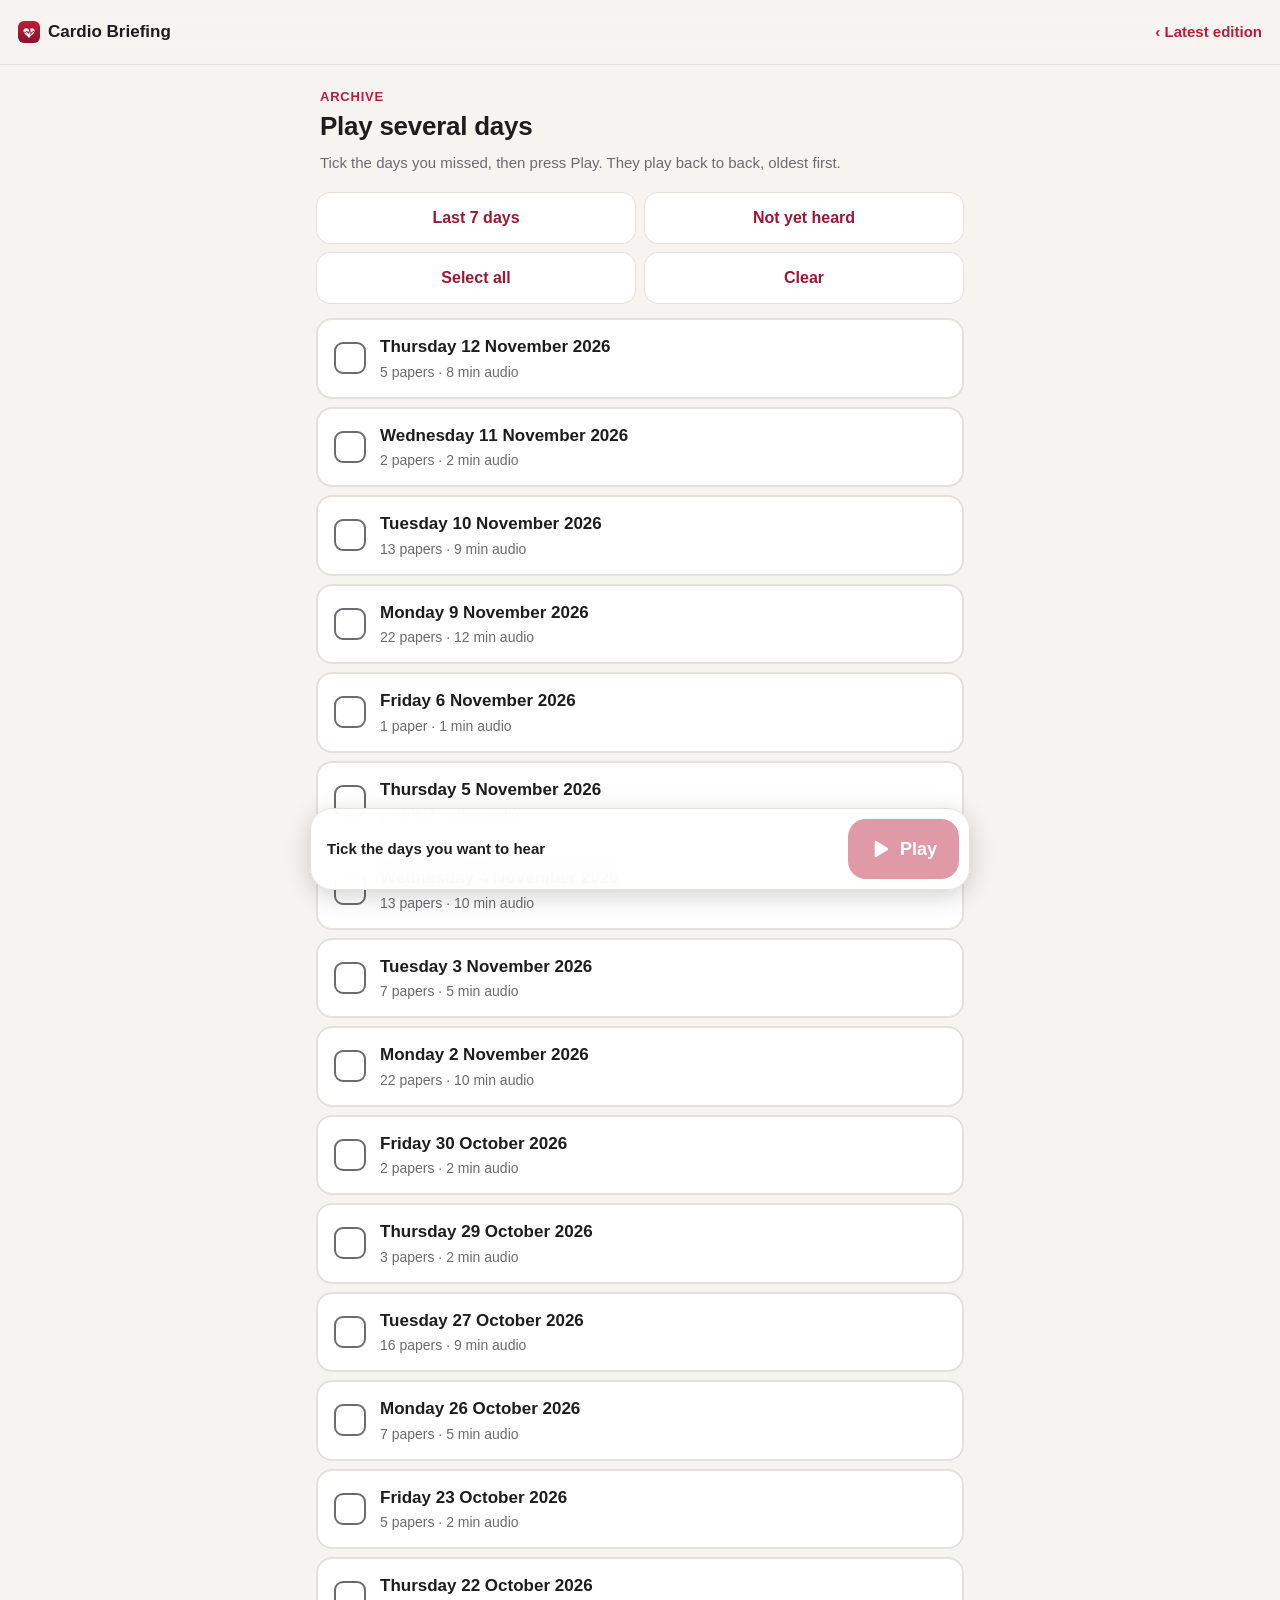
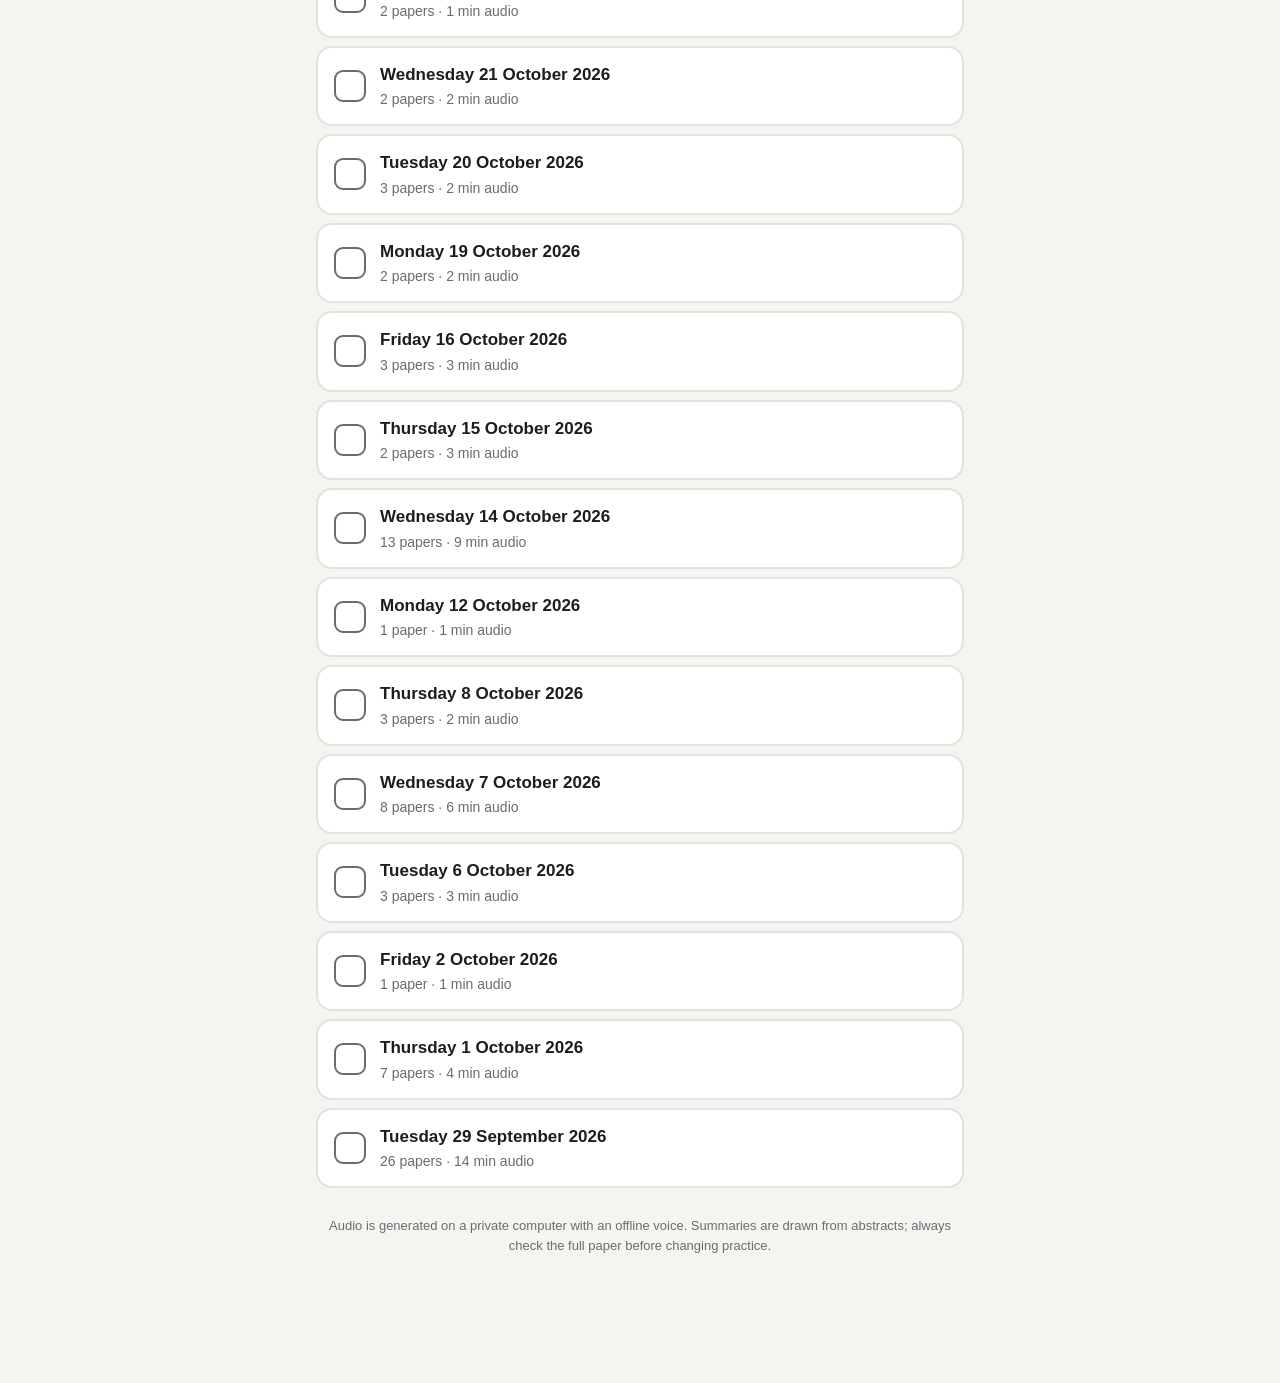
==== playlist.html @ 79f298d4 "Format 2: journal per paper, critiques, relevance; 1.0-1.5x speed steps; new Play several days page" ====
<!doctype html>
<html lang="en-IE">
<head>
  <meta charset="utf-8">
  <meta http-equiv="Content-Security-Policy" content="default-src 'none'; script-src 'self'; style-src 'self'; img-src 'self' data:; media-src 'self'; connect-src 'self'; manifest-src 'self'; worker-src 'self'; font-src 'self'; base-uri 'none'; form-action 'none'">
  <meta name="referrer" content="no-referrer">
  <meta name="viewport" content="width=device-width, initial-scale=1, viewport-fit=cover">
  <meta name="robots" content="noindex, nofollow">
  <title>Play several days · Cardio Briefing</title>
  <meta name="theme-color" content="#f6f4f1" media="(prefers-color-scheme: light)">
  <meta name="theme-color" content="#15161a" media="(prefers-color-scheme: dark)">
  <meta name="color-scheme" content="light dark">
  <meta name="apple-mobile-web-app-capable" content="yes">
  <meta name="apple-mobile-web-app-title" content="Cardio">
  <link rel="manifest" href="manifest.json">
  <link rel="icon" type="image/png" sizes="32x32" href="icons/favicon-32.png">
  <link rel="apple-touch-icon" sizes="180x180" href="icons/apple-touch-icon.png">
  <link rel="stylesheet" href="style.css">
</head>
<body class="pl-page">
  <header class="topbar">
    <a class="brand" href="./" aria-label="Back to the latest edition">
      <img src="icons/favicon-32.png" alt="" width="22" height="22"> Cardio Briefing
    </a>
    <a class="topbar-link back-link" href="./">‹ Latest edition</a>
  </header>

  <main id="main">
    <div class="ed-head">
      <p class="ed-kicker">Archive</p>
      <h1 class="ed-title">Play several days</h1>
      <p class="ed-meta">Tick the days you missed, then press Play. They play back to back, oldest first.</p>
    </div>

    <section class="card player pl-player" id="pl-player" hidden aria-label="Playlist player">
      <p class="pl-now-k" id="pl-now-k">Now playing</p>
      <p class="pl-now" id="pl-now">–</p>
      <div class="times"><span id="cur">0:00</span><span id="left">-0:00</span></div>
      <input id="scrub" type="range" min="0" max="1000" step="1" value="0" aria-label="Seek">
      <div class="controls pl-controls">
        <button id="prev" class="round" aria-label="Previous day">
          <svg viewBox="0 0 24 24" aria-hidden="true"><path d="M6 5h2v14H6zM19 5.8v12.4a.8.8 0 0 1-1.24.67L9.5 13.2a1.4 1.4 0 0 1 0-2.4l8.26-5.67A.8.8 0 0 1 19 5.8z"/></svg>
        </button>
        <button id="back" class="round" aria-label="Back 15 seconds">
          <svg viewBox="0 0 24 24" aria-hidden="true"><path d="M12 5V2L7 6l5 4V7a6 6 0 1 1-6 6H4a8 8 0 1 0 8-8z"/><text x="12" y="16.3" text-anchor="middle">15</text></svg>
        </button>
        <button id="play" class="round big" aria-label="Play">
          <svg class="i-play" viewBox="0 0 24 24" aria-hidden="true"><path d="M8 5.5v13a1 1 0 0 0 1.5.86l10.5-6.5a1 1 0 0 0 0-1.72L9.5 4.64A1 1 0 0 0 8 5.5z"/></svg>
          <svg class="i-pause" viewBox="0 0 24 24" aria-hidden="true"><rect x="6" y="5" width="4" height="14" rx="1.2"/><rect x="14" y="5" width="4" height="14" rx="1.2"/></svg>
        </button>
        <button id="fwd" class="round" aria-label="Forward 30 seconds">
          <svg viewBox="0 0 24 24" aria-hidden="true"><path d="M12 5V2l5 4-5 4V7a6 6 0 1 0 6 6h2a8 8 0 1 1-8-8z"/><text x="12" y="16.3" text-anchor="middle">30</text></svg>
        </button>
        <button id="next" class="round" aria-label="Next day">
          <svg viewBox="0 0 24 24" aria-hidden="true"><path d="M16 5h2v14h-2zM5 5.8v12.4a.8.8 0 0 0 1.24.67l8.26-5.67a1.4 1.4 0 0 0 0-2.4L6.24 5.13A.8.8 0 0 0 5 5.8z"/></svg>
        </button>
      </div>
      <div class="speed" role="radiogroup" aria-label="Playback speed" id="speed"></div>
      <p class="audio-note" id="audio-note"></p>
      <audio id="audio" preload="auto"></audio>
    </section>

    <div class="pl-helpers" role="group" aria-label="Quick select">
      <button type="button" id="sel-7">Last 7 days</button>
      <button type="button" id="sel-unheard">Not yet heard</button>
      <button type="button" id="sel-all">Select all</button>
      <button type="button" id="sel-none">Clear</button>
    </div>

    <ul id="pl-list" class="pl-list" aria-label="Editions"><li class="skeleton">Loading editions…</li></ul>

    <footer class="foot">Audio is generated on a private computer with an offline voice. Summaries are drawn from abstracts; always check the full paper before changing practice.</footer>
  </main>

  <div class="pl-bar" id="pl-bar">
    <p class="pl-sel" id="pl-sel">No days selected</p>
    <button type="button" class="pl-go" id="pl-go" disabled>
      <svg viewBox="0 0 24 24" aria-hidden="true"><path d="M8 5.5v13a1 1 0 0 0 1.5.86l10.5-6.5a1 1 0 0 0 0-1.72L9.5 4.64A1 1 0 0 0 8 5.5z"/></svg>
      <span id="pl-go-t">Play</span>
    </button>
  </div>

  <script src="playlist.js" defer></script>
</body>
</html>
---- style.css ----
:root {
  --bg: #f6f4f1;
  --card: #ffffff;
  --text: #1d1d1f;
  --muted: #6b6b70;
  --line: #e4e1dc;
  --accent: #b81d3c;
  --accent-soft: #f7e3e7;
  --accent-text: #ffffff;
  --link: #9c1733;
  --shadow: 0 1px 2px rgba(0,0,0,.05), 0 4px 16px rgba(0,0,0,.05);
  --radius: 18px;
  --safe-b: env(safe-area-inset-bottom, 0px);
  color-scheme: light dark;
}
@media (prefers-color-scheme: dark) {
  :root {
    --bg: #15161a;
    --card: #1f2026;
    --text: #ececef;
    --muted: #9d9ea6;
    --line: #2e3038;
    --accent: #ff5c7a;
    --accent-soft: #3a1f27;
    --accent-text: #1a0a0e;
    --link: #ff8aa0;
    --shadow: none;
  }
}
* { box-sizing: border-box; }
html { -webkit-text-size-adjust: 100%; scroll-behavior: smooth; }
body {
  margin: 0; background: var(--bg); color: var(--text);
  font: 17px/1.5 -apple-system, BlinkMacSystemFont, "SF Pro Text", "Segoe UI", Roboto, "Helvetica Neue", Arial, sans-serif;
  padding-bottom: calc(96px + var(--safe-b));
}
a { color: var(--link); }
button { font: inherit; color: inherit; }
[hidden] { display: none !important; }

.topbar {
  position: sticky; top: 0; z-index: 10;
  display: flex; align-items: center; justify-content: space-between;
  padding: calc(env(safe-area-inset-top, 0px) + 10px) 18px 10px;
  background: color-mix(in srgb, var(--bg) 88%, transparent);
  -webkit-backdrop-filter: saturate(1.6) blur(14px); backdrop-filter: saturate(1.6) blur(14px);
  border-bottom: 1px solid var(--line);
}
.brand { display: flex; align-items: center; gap: 8px; font-weight: 650; color: var(--text); text-decoration: none; min-height: 44px; }
.brand img { border-radius: 6px; }
.topbar-link { color: var(--accent); text-decoration: none; font-size: 15px; font-weight: 550; min-height: 44px; display: flex; align-items: center; padding-left: 12px; }

main { max-width: 680px; margin: 0 auto; padding: 16px 16px 0; }

.skeleton { padding: 48px 8px; color: var(--muted); text-align: center; }
.error { padding: 24px; background: var(--card); border-radius: var(--radius); }

.ed-head { padding: 6px 4px 14px; }
.ed-kicker { font-size: 13px; letter-spacing: .06em; text-transform: uppercase; color: var(--accent); font-weight: 650; margin: 0 0 4px; }
.ed-title { margin: 0; font-size: 26px; line-height: 1.2; letter-spacing: -.01em; font-weight: 720; }
.ed-title .journals { display: block; font-size: 16px; line-height: 1.4; font-weight: 500; color: var(--muted); margin-top: 6px; letter-spacing: 0; }
.ed-meta { margin: 10px 0 0; color: var(--muted); font-size: 15px; }
.chips { display: flex; flex-wrap: wrap; gap: 6px; margin-top: 10px; }
.chip { background: var(--accent-soft); color: var(--link); padding: 3px 10px; border-radius: 99px; font-size: 13px; font-weight: 600; }

.card { background: var(--card); border-radius: var(--radius); box-shadow: var(--shadow); border: 1px solid var(--line); }

/* Player */
.player { padding: 18px 18px 14px; margin-bottom: 22px; }
.times { display: flex; justify-content: space-between; font-variant-numeric: tabular-nums; color: var(--muted); font-size: 14px; }
input[type=range] {
  -webkit-appearance: none; appearance: none; width: 100%; height: 36px; background: transparent; margin: 2px 0 6px;
  --p: 0%;
}
input[type=range]::-webkit-slider-runnable-track {
  height: 6px; border-radius: 3px;
  background: linear-gradient(to right, var(--accent) var(--p), var(--line) var(--p));
}
input[type=range]::-webkit-slider-thumb {
  -webkit-appearance: none; width: 22px; height: 22px; border-radius: 50%; margin-top: -8px;
  background: var(--accent); border: 3px solid var(--card); box-shadow: 0 1px 4px rgba(0,0,0,.25);
}
input[type=range]::-moz-range-track { height: 6px; border-radius: 3px; background: var(--line); }
input[type=range]::-moz-range-progress { height: 6px; border-radius: 3px; background: var(--accent); }
input[type=range]::-moz-range-thumb { width: 18px; height: 18px; border-radius: 50%; background: var(--accent); border: 3px solid var(--card); }

.controls { display: flex; align-items: center; justify-content: center; gap: 28px; margin: 4px 0 16px; }
.round {
  border: 0; background: transparent; border-radius: 50%; width: 60px; height: 60px; display: grid; place-items: center;
  cursor: pointer; -webkit-tap-highlight-color: transparent; touch-action: manipulation;
}
.round svg { width: 34px; height: 34px; fill: var(--text); }
.round svg text { font-size: 6.4px; font-weight: 700; fill: var(--text); font-family: inherit; }
.round:active { transform: scale(.94); }
.round.big { width: 84px; height: 84px; background: var(--accent); }
.round.big svg { width: 40px; height: 40px; fill: var(--accent-text); }
.i-pause { display: none; }
.playing .i-play { display: none; }
.playing .i-pause { display: block; }

.speed { display: grid; grid-template-columns: repeat(6, 1fr); gap: 4px; background: var(--bg); padding: 4px; border-radius: 14px; }
.speed button {
  border: 0; background: transparent; min-height: 44px; border-radius: 10px; font-weight: 600; font-size: 15px;
  color: var(--muted); cursor: pointer; font-variant-numeric: tabular-nums; touch-action: manipulation;
}
.speed button[aria-checked=true] { background: var(--card); color: var(--accent); box-shadow: 0 1px 3px rgba(0,0,0,.12); }
.audio-note { margin: 10px 2px 0; font-size: 13px; color: var(--muted); text-align: center; min-height: 1em; }

/* Digest */
h2 { font-size: 20px; margin: 26px 4px 12px; letter-spacing: -.005em; }
.paper { padding: 16px 16px 14px; margin-bottom: 12px; }
.paper h3 { font-size: 17px; line-height: 1.35; margin: 0 0 6px; font-weight: 650; }
.paper h3 a { color: var(--text); text-decoration: none; }
.paper .src { font-size: 14px; color: var(--muted); margin: 0 0 8px; }
.paper .src b { color: var(--link); font-weight: 600; }
.paper .type { display: inline-block; font-size: 12px; background: var(--bg); border: 1px solid var(--line); padding: 1px 8px; border-radius: 99px; margin-left: 4px; white-space: nowrap; }
.paper p.sum { margin: 0 0 10px; font-size: 16px; line-height: 1.55; }
.paper p.sum.na { color: var(--muted); font-style: italic; }
.links { display: flex; flex-wrap: wrap; gap: 8px; }
.links a {
  display: inline-flex; align-items: center; min-height: 40px; padding: 0 14px; border-radius: 12px;
  background: var(--accent-soft); color: var(--link); text-decoration: none; font-weight: 600; font-size: 15px;
}
.num { color: var(--accent); font-variant-numeric: tabular-nums; margin-right: 4px; }
.gsum { padding: 16px; font-size: 16px; line-height: 1.6; margin-bottom: 12px; }
.gsum p { margin: 0; }
.glist { list-style: none; margin: 0; padding: 0; }
.glist li { border-top: 1px solid var(--line); }
.glist li:first-child { border-top: 0; }
.glist .g { padding: 12px 16px; }
.glist .g a.t { color: var(--text); text-decoration: none; font-weight: 600; display: block; line-height: 1.35; }
.glist .g .src { font-size: 14px; color: var(--muted); margin-top: 4px; }
.glist details { margin-top: 6px; font-size: 15px; }
.glist summary { color: var(--link); cursor: pointer; font-weight: 600; min-height: 32px; display: flex; align-items: center; }
.glist details p { margin: 4px 0 0; line-height: 1.55; }
.glist .g .gt { display: flex; gap: 6px; align-items: baseline; }
.glist .g .gt .num { flex: none; }
.glist .g .gs { margin: 8px 0 0; font-size: 15px; line-height: 1.55; }
.glist .g .gs.na { color: var(--muted); font-style: italic; }
.glist .g .links { margin-top: 8px; }
.also { font-size: 13px; color: var(--muted); }

/* Past editions */
.past-list { list-style: none; padding: 0; margin: 0; }
.past-list li + li { margin-top: 8px; }
.past-list a {
  display: block; padding: 14px 16px; background: var(--card); border: 1px solid var(--line); border-radius: 14px;
  text-decoration: none; color: var(--text); min-height: 56px;
}
.past-list a[aria-current=true] { border-color: var(--accent); }
.past-list .d { font-weight: 650; display: block; }
.past-list .j { color: var(--muted); font-size: 14px; display: block; margin-top: 2px; }
.past-list .n { color: var(--accent); font-size: 13px; font-weight: 600; margin-top: 4px; display: block; }

.foot { color: var(--muted); font-size: 13px; text-align: center; padding: 28px 12px 8px; }

/* Mini player */
.mini {
  position: fixed; left: 10px; right: 10px; bottom: calc(10px + var(--safe-b)); z-index: 20;
  display: flex; align-items: center; gap: 6px; padding: 6px 10px 6px 6px; max-width: 660px; margin: 0 auto;
  background: color-mix(in srgb, var(--card) 92%, transparent);
  -webkit-backdrop-filter: blur(16px); backdrop-filter: blur(16px);
  border: 1px solid var(--line); border-radius: 20px; box-shadow: 0 6px 24px rgba(0,0,0,.18);
}
.mini .round { width: 52px; height: 52px; background: var(--accent); flex: none; }
.mini .round svg { fill: var(--accent-text); width: 28px; height: 28px; }
.mini-info { flex: 1; min-width: 0; border: 0; background: transparent; text-align: left; display: flex; flex-direction: column; min-height: 52px; justify-content: center; cursor: pointer; }
.mini-info span:first-child { font-weight: 600; font-size: 15px; white-space: nowrap; overflow: hidden; text-overflow: ellipsis; }
.mini-info span:last-child { font-size: 13px; color: var(--muted); font-variant-numeric: tabular-nums; }
.paper h3, .glist .g .t, .past-list .j { overflow-wrap: break-word; word-break: break-word; }

/* Format 2: journal named per paper, critique, relevance */
.jrnl { margin: 0 0 4px; font-size: 13px; font-weight: 700; letter-spacing: .04em; text-transform: uppercase; color: var(--accent); }
.glist .g .jrnl { margin-bottom: 2px; }
.crit { margin: 4px 0 12px; padding: 12px 14px; border-radius: 12px; background: var(--bg); border-left: 3px solid var(--accent); }
.crit-h { margin: 0 0 4px; font-size: 13px; font-weight: 700; letter-spacing: .05em; text-transform: uppercase; color: var(--muted); }
.crit-t { margin: 0; font-size: 15.5px; line-height: 1.55; }
.crit-src { margin: 8px 0 0; padding-left: 18px; font-size: 14px; line-height: 1.45; }
.crit-src li + li { margin-top: 4px; }
.crit-src .kind { color: var(--muted); }
.rel { margin: 8px 0 0; font-size: 15px; line-height: 1.5; }
.rel b { color: var(--link); font-weight: 650; }

/* Links to the playlist page */
.topnav { display: flex; align-items: center; gap: 4px; }
.topbar-play { color: var(--accent-text); background: var(--accent); text-decoration: none; font-size: 15px; font-weight: 650;
  min-height: 40px; display: flex; align-items: center; padding: 0 14px; border-radius: 99px; }
.playlist-cta { display: flex; align-items: center; gap: 14px; padding: 14px 16px; margin: 0 0 8px; text-decoration: none; color: var(--text); min-height: 72px; }
.cta-icon { flex: none; width: 48px; height: 48px; border-radius: 50%; background: var(--accent-soft); display: grid; place-items: center; }
.cta-icon svg { width: 24px; height: 24px; fill: var(--accent); }
.cta-text { display: flex; flex-direction: column; }
.cta-text span { color: var(--muted); font-size: 15px; }
.past-cta { margin: -4px 4px 12px; }
.past-cta a { font-weight: 600; text-decoration: none; display: inline-flex; min-height: 44px; align-items: center; }

/* Playlist page */
.pl-page { padding-bottom: calc(120px + var(--safe-b)); }
.back-link { font-weight: 600; }
.pl-player { margin-top: 4px; }
.pl-now-k { margin: 0; font-size: 13px; font-weight: 700; letter-spacing: .05em; text-transform: uppercase; color: var(--accent); }
.pl-now { margin: 2px 0 10px; font-size: 21px; font-weight: 700; line-height: 1.25; }
.pl-controls { gap: 6px; justify-content: space-between; }
.pl-controls .round { width: 56px; height: 56px; }
.pl-controls .round.big { width: 80px; height: 80px; }
.round:disabled { opacity: .35; }
.pl-helpers { display: grid; grid-template-columns: repeat(2, 1fr); gap: 8px; margin: 4px 0 14px; }
.pl-helpers button {
  min-height: 52px; border-radius: 14px; border: 1px solid var(--line); background: var(--card); font-weight: 650;
  font-size: 16px; color: var(--link); cursor: pointer; touch-action: manipulation; -webkit-tap-highlight-color: transparent;
}
.pl-helpers button:active { transform: scale(.98); }
.pl-list { list-style: none; margin: 0; padding: 0; }
.pl-row + .pl-row { margin-top: 8px; }
.pl-label {
  display: flex; align-items: center; gap: 14px; padding: 14px 16px; min-height: 72px; cursor: pointer;
  background: var(--card); border: 2px solid var(--line); border-radius: 16px;
  -webkit-tap-highlight-color: transparent; touch-action: manipulation; user-select: none; -webkit-user-select: none;
}
.pl-row.on .pl-label { border-color: var(--accent); background: color-mix(in srgb, var(--accent-soft) 45%, var(--card)); }
.pl-row.cur .pl-label { box-shadow: 0 0 0 3px var(--accent-soft); }
.pl-cb { position: absolute; opacity: 0; width: 1px; height: 1px; pointer-events: none; }
.pl-box {
  flex: none; width: 32px; height: 32px; border-radius: 9px; border: 2px solid var(--muted); display: grid; place-items: center;
  background: var(--card);
}
.pl-row.on .pl-box { background: var(--accent); border-color: var(--accent); }
.pl-row.on .pl-box::after {
  content: ""; width: 9px; height: 16px; border: solid var(--accent-text); border-width: 0 3px 3px 0; transform: translateY(-2px) rotate(45deg);
}
.pl-cb:focus-visible + .pl-box { outline: 3px solid var(--accent); outline-offset: 2px; }
.pl-cb:disabled + .pl-box { opacity: .3; }
.pl-txt { display: flex; flex-direction: column; min-width: 0; }
.pl-d { font-weight: 650; font-size: 17px; }
.pl-m { color: var(--muted); font-size: 14px; margin-top: 2px; display: flex; flex-wrap: wrap; gap: 6px; align-items: center; }
.badge { font-size: 12px; font-weight: 700; padding: 1px 8px; border-radius: 99px; background: var(--bg); border: 1px solid var(--line); color: var(--muted); }
.badge.now { background: var(--accent); color: var(--accent-text); border-color: var(--accent); }
.badge.heard { color: var(--link); }
.pl-bar {
  position: fixed; left: 10px; right: 10px; bottom: calc(10px + var(--safe-b)); z-index: 20; max-width: 660px; margin: 0 auto;
  display: flex; align-items: center; gap: 10px; padding: 10px 10px 10px 16px;
  background: color-mix(in srgb, var(--card) 94%, transparent); -webkit-backdrop-filter: blur(16px); backdrop-filter: blur(16px);
  border: 1px solid var(--line); border-radius: 22px; box-shadow: 0 6px 24px rgba(0,0,0,.18);
}
.pl-sel { flex: 1; margin: 0; font-size: 15px; font-weight: 600; line-height: 1.3; }
.pl-go {
  flex: none; display: flex; align-items: center; gap: 8px; min-height: 60px; padding: 0 22px 0 18px; border: 0; border-radius: 18px;
  background: var(--accent); color: var(--accent-text); font-size: 18px; font-weight: 750; cursor: pointer;
  touch-action: manipulation; -webkit-tap-highlight-color: transparent;
}
.pl-go svg { width: 26px; height: 26px; fill: var(--accent-text); }
.pl-go.playing svg { display: none; }
.pl-go:disabled { opacity: .45; }
.pl-go:active { transform: scale(.97); }
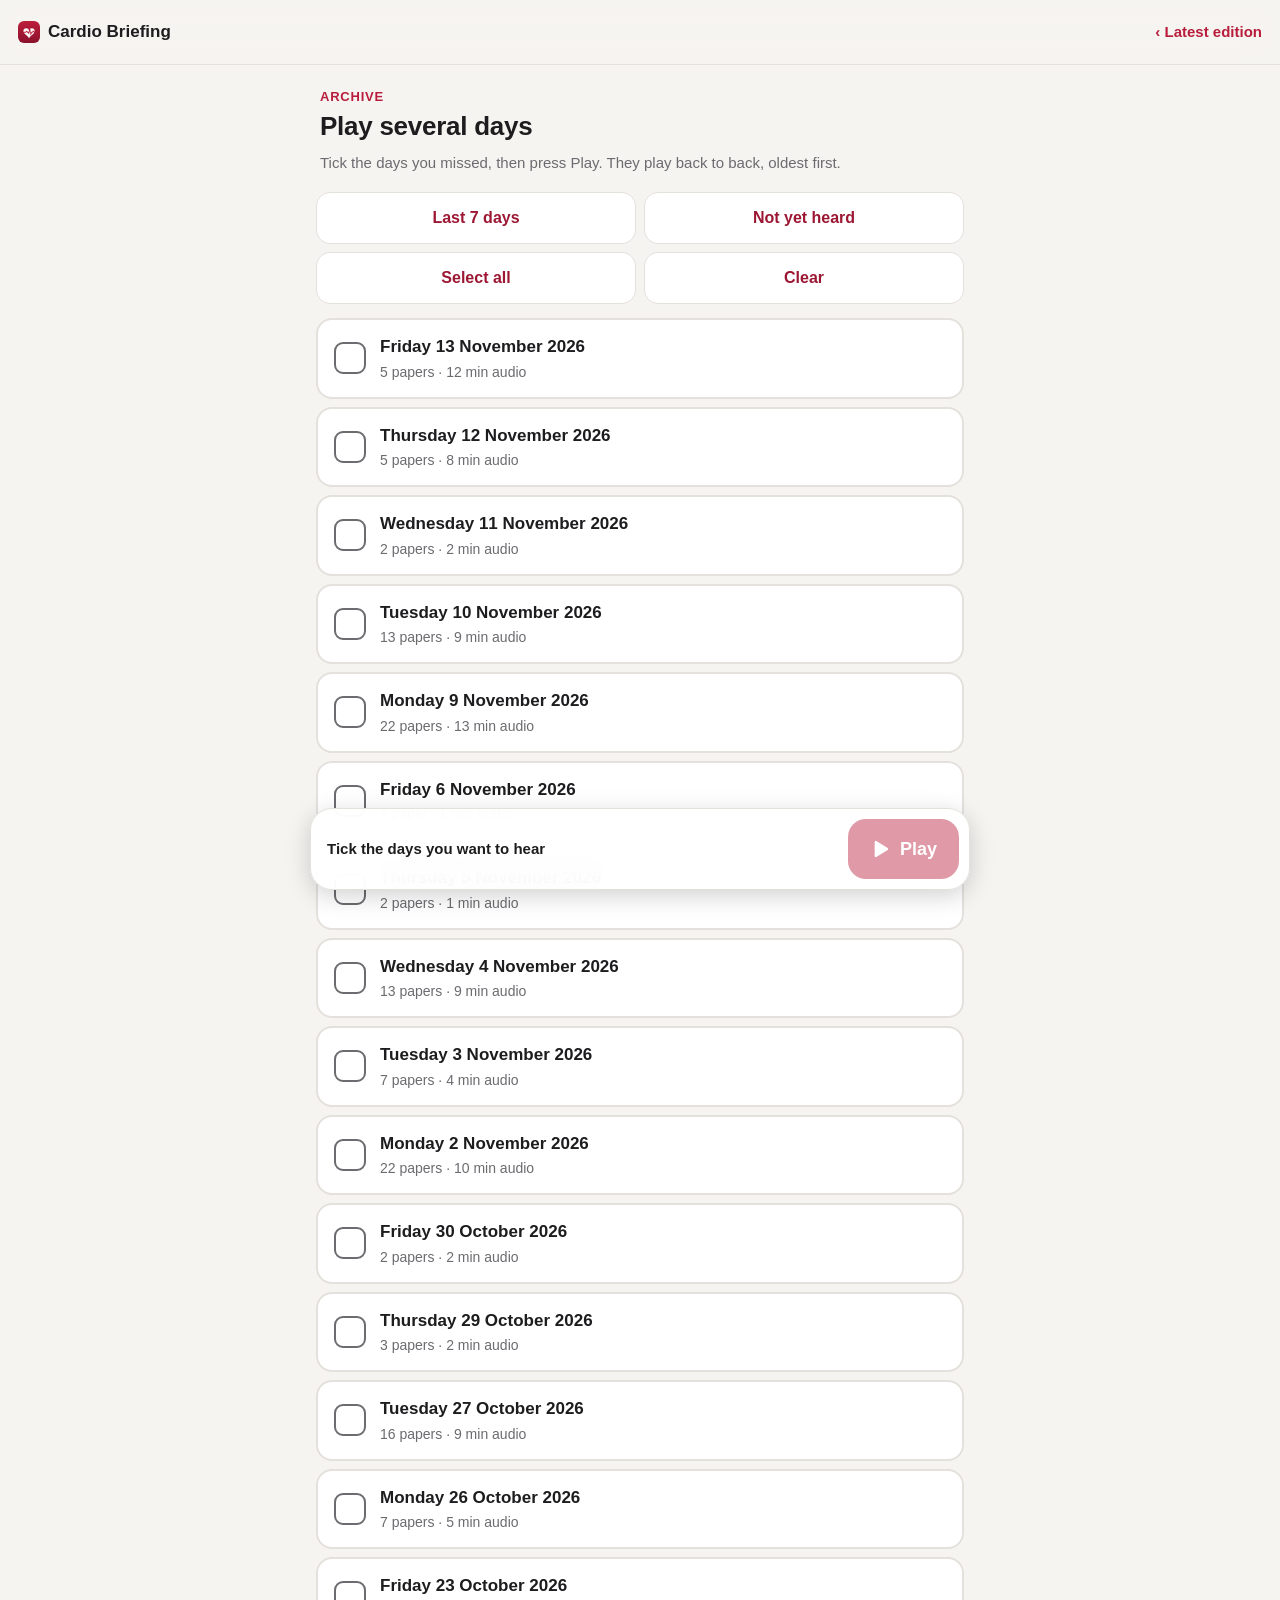
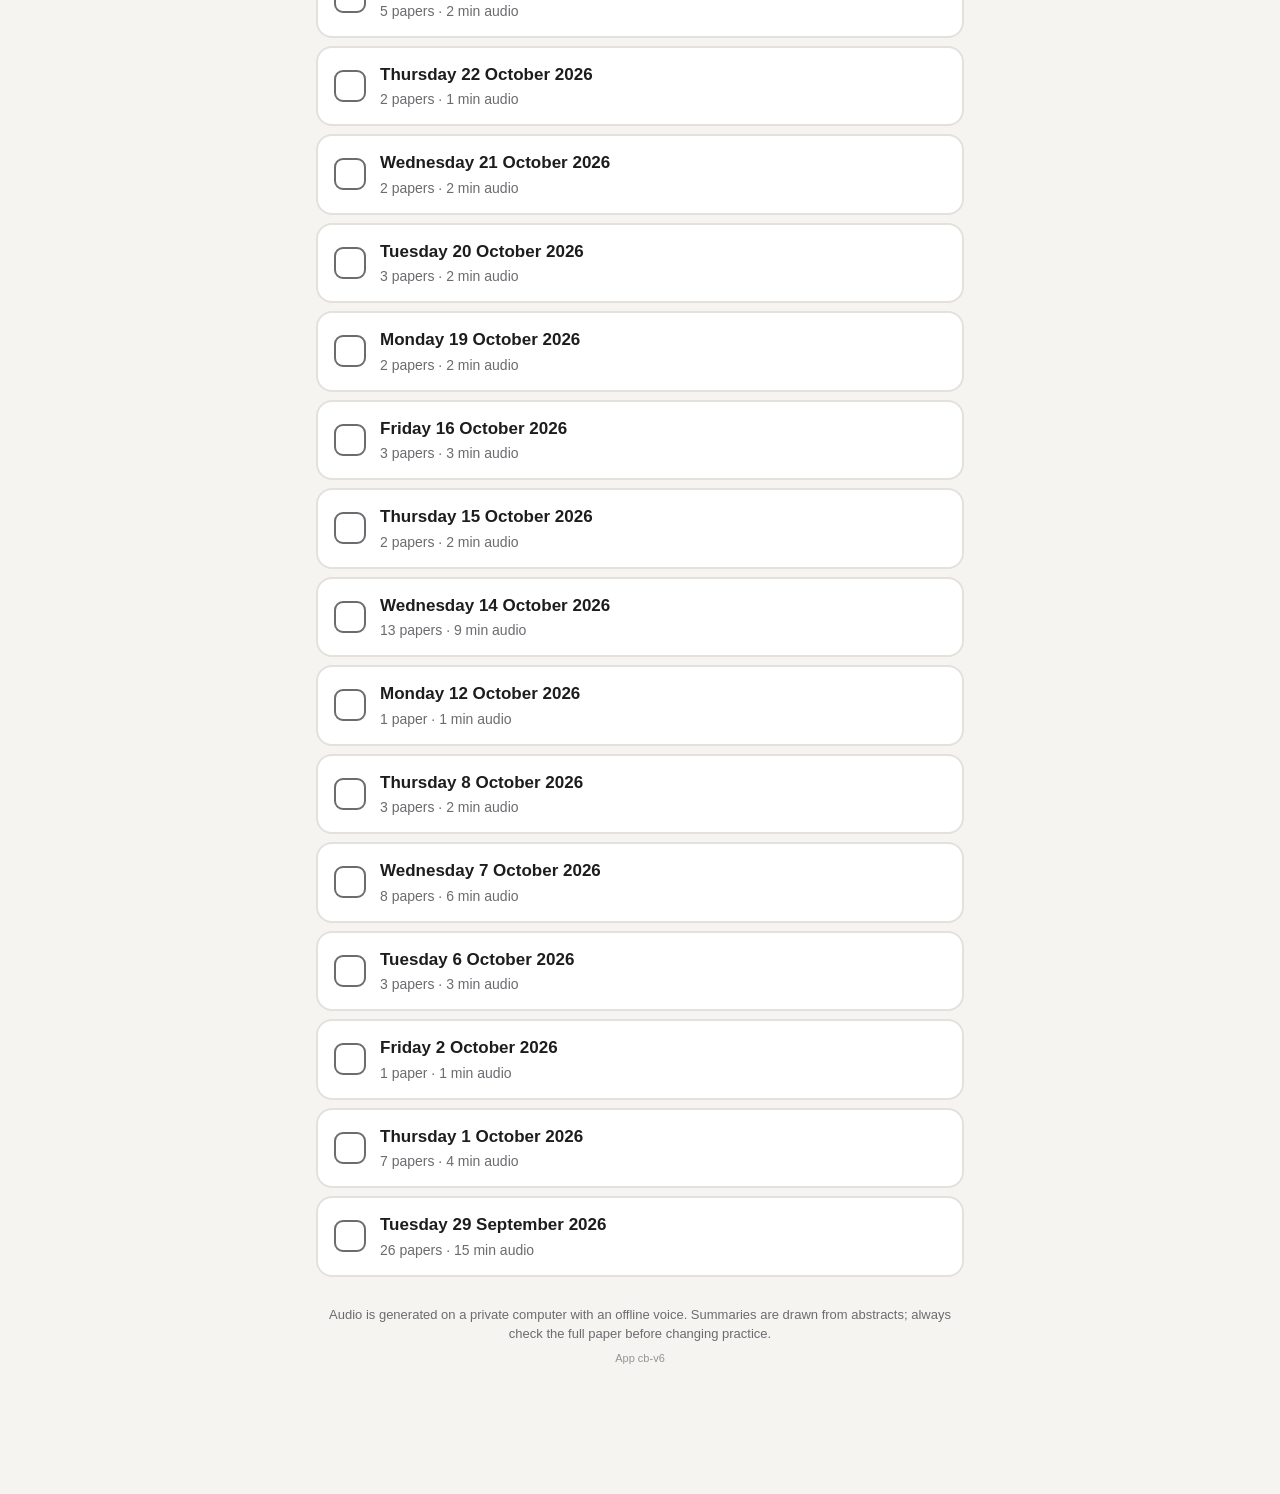
==== commit aaf5c464: "App cb-v6: reliable updates on iPhone (appupdate.js, worker reloads stale pages), version in footer" ====
--- a/playlist.html
+++ b/playlist.html
@@ -69,7 +69,7 @@
 
     <ul id="pl-list" class="pl-list" aria-label="Editions"><li class="skeleton">Loading editions…</li></ul>
 
-    <footer class="foot">Audio is generated on a private computer with an offline voice. Summaries are drawn from abstracts; always check the full paper before changing practice.</footer>
+    <footer class="foot">Audio is generated on a private computer with an offline voice. Summaries are drawn from abstracts; always check the full paper before changing practice. <span class="ver" id="app-version"></span></footer>
   </main>
 
   <div class="pl-bar" id="pl-bar">
@@ -80,6 +80,7 @@
     </button>
   </div>
 
+  <script src="appupdate.js" defer></script>
   <script src="playlist.js" defer></script>
 </body>
 </html>
--- a/style.css
+++ b/style.css
@@ -251,3 +251,4 @@
 .pl-go.playing svg { display: none; }
 .pl-go:disabled { opacity: .45; }
 .pl-go:active { transform: scale(.97); }
+.foot .ver { display: block; margin-top: 6px; font-size: 11px; opacity: .7; }
